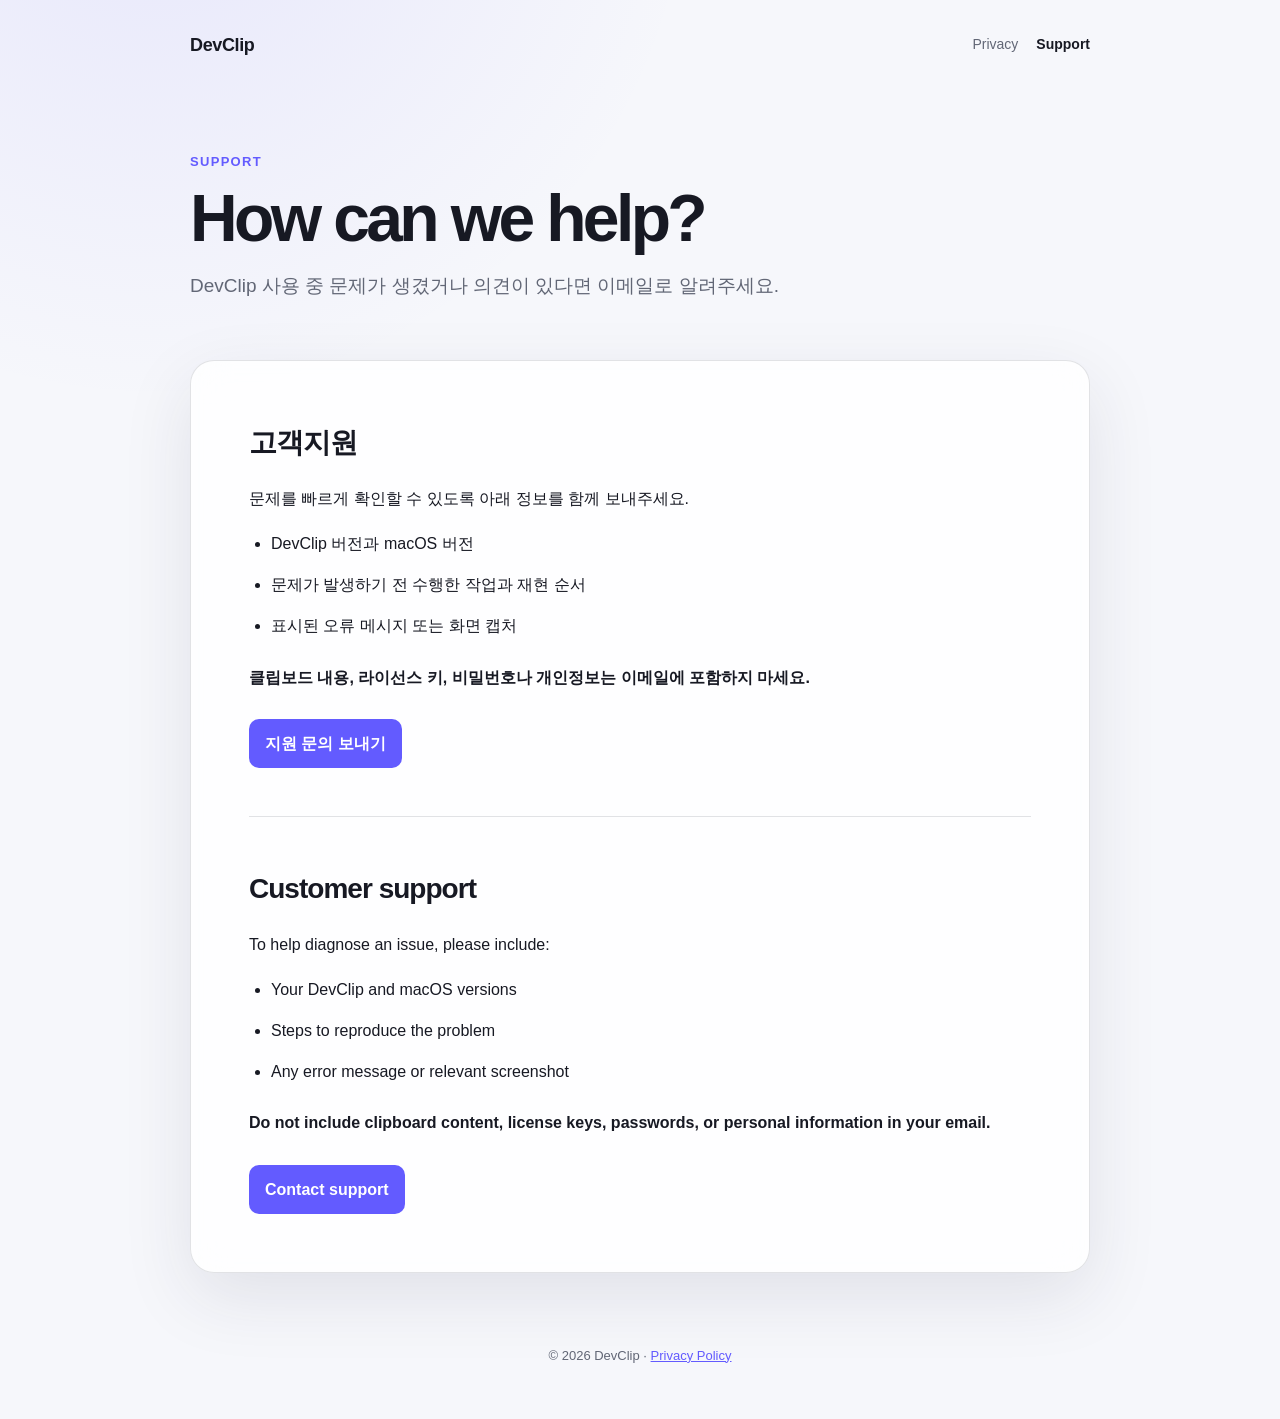
==== support.html @ b5a1bee8 "Publish DevClip privacy and support pages" ====
<!doctype html>
<html lang="ko">
<head>
  <meta charset="utf-8">
  <meta name="viewport" content="width=device-width, initial-scale=1">
  <meta name="description" content="DevClip 고객지원 및 문의">
  <title>Support · DevClip</title>
  <link rel="stylesheet" href="styles.css">
</head>
<body>
  <div class="shell">
    <header>
      <a class="brand" href="./">DevClip</a>
      <nav aria-label="Main navigation">
        <a href="./">Privacy</a>
        <a href="support.html" aria-current="page">Support</a>
      </nav>
    </header>

    <main>
      <section class="hero">
        <div class="eyebrow">Support</div>
        <h1>How can we help?</h1>
        <p class="lede">DevClip 사용 중 문제가 생겼거나 의견이 있다면 이메일로 알려주세요.</p>
      </section>

      <article class="card">
        <section class="language" lang="ko">
          <h2>고객지원</h2>
          <p>문제를 빠르게 확인할 수 있도록 아래 정보를 함께 보내주세요.</p>
          <ul>
            <li>DevClip 버전과 macOS 버전</li>
            <li>문제가 발생하기 전 수행한 작업과 재현 순서</li>
            <li>표시된 오류 메시지 또는 화면 캡처</li>
          </ul>
          <p><strong>클립보드 내용, 라이선스 키, 비밀번호나 개인정보는 이메일에 포함하지 마세요.</strong></p>
          <a class="contact" href="mailto:jaren82@gmail.com?subject=DevClip%20지원%20문의">지원 문의 보내기</a>
        </section>

        <section class="language" lang="en">
          <h2>Customer support</h2>
          <p>To help diagnose an issue, please include:</p>
          <ul>
            <li>Your DevClip and macOS versions</li>
            <li>Steps to reproduce the problem</li>
            <li>Any error message or relevant screenshot</li>
          </ul>
          <p><strong>Do not include clipboard content, license keys, passwords, or personal information in your email.</strong></p>
          <a class="contact" href="mailto:jaren82@gmail.com?subject=DevClip%20Support">Contact support</a>
        </section>
      </article>
    </main>

    <footer>© 2026 DevClip · <a href="./">Privacy Policy</a></footer>
  </div>
</body>
</html>
---- styles.css ----
:root {
  color-scheme: light dark;
  --bg: #f6f7fb;
  --surface: rgba(255, 255, 255, 0.82);
  --text: #171923;
  --muted: #626776;
  --line: rgba(22, 28, 45, 0.12);
  --accent: #635bff;
  --accent-soft: rgba(99, 91, 255, 0.1);
  --shadow: 0 24px 70px rgba(40, 43, 70, 0.1);
}

@media (prefers-color-scheme: dark) {
  :root {
    --bg: #101116;
    --surface: rgba(28, 30, 38, 0.88);
    --text: #f3f4f8;
    --muted: #a8adba;
    --line: rgba(255, 255, 255, 0.11);
    --accent: #9b95ff;
    --accent-soft: rgba(155, 149, 255, 0.13);
    --shadow: 0 24px 70px rgba(0, 0, 0, 0.25);
  }
}

* { box-sizing: border-box; }

html { scroll-behavior: smooth; }

body {
  margin: 0;
  background:
    radial-gradient(circle at 12% -10%, var(--accent-soft), transparent 34rem),
    var(--bg);
  color: var(--text);
  font: 16px/1.7 -apple-system, BlinkMacSystemFont, "SF Pro Text", "Noto Sans KR", sans-serif;
}

a { color: var(--accent); }
a:hover { text-decoration-thickness: 2px; }

.shell {
  width: min(900px, calc(100% - 32px));
  margin: 0 auto;
}

header {
  display: flex;
  align-items: center;
  justify-content: space-between;
  gap: 24px;
  padding: 30px 0;
}

.brand {
  color: var(--text);
  font-size: 18px;
  font-weight: 750;
  letter-spacing: -0.02em;
  text-decoration: none;
}

nav { display: flex; gap: 18px; }
nav a { color: var(--muted); font-size: 14px; text-decoration: none; }
nav a[aria-current="page"] { color: var(--text); font-weight: 650; }

.hero { padding: 60px 0 34px; }
.eyebrow {
  color: var(--accent);
  font-size: 13px;
  font-weight: 750;
  letter-spacing: 0.1em;
  text-transform: uppercase;
}

h1 {
  max-width: 720px;
  margin: 10px 0 16px;
  font-size: clamp(38px, 7vw, 66px);
  line-height: 1.08;
  letter-spacing: -0.055em;
}

.lede { max-width: 700px; margin: 0; color: var(--muted); font-size: 19px; }
.updated { margin-top: 20px; color: var(--muted); font-size: 14px; }

.card {
  margin: 24px 0 72px;
  padding: clamp(24px, 6vw, 58px);
  border: 1px solid var(--line);
  border-radius: 24px;
  background: var(--surface);
  box-shadow: var(--shadow);
  backdrop-filter: blur(18px);
}

.language + .language {
  margin-top: 48px;
  padding-top: 48px;
  border-top: 1px solid var(--line);
}

h2 { margin: 0 0 18px; font-size: 28px; letter-spacing: -0.035em; }
h3 { margin: 28px 0 8px; font-size: 18px; letter-spacing: -0.02em; }
p { margin: 8px 0 18px; }
ul { margin: 14px 0 24px; padding-left: 22px; }
li + li { margin-top: 14px; }
strong { font-weight: 720; }
code {
  padding: 2px 6px;
  border: 1px solid var(--line);
  border-radius: 6px;
  background: var(--accent-soft);
  font: 0.88em ui-monospace, SFMono-Regular, Menlo, monospace;
  overflow-wrap: anywhere;
}

.notice {
  margin: 0 0 30px;
  padding: 18px 20px;
  border-left: 3px solid var(--accent);
  border-radius: 10px;
  background: var(--accent-soft);
}

.contact {
  display: inline-flex;
  margin-top: 10px;
  padding: 11px 16px;
  border-radius: 10px;
  background: var(--accent);
  color: #fff;
  font-weight: 700;
  text-decoration: none;
}

footer {
  padding: 0 0 52px;
  color: var(--muted);
  font-size: 13px;
  text-align: center;
}

@media (max-width: 560px) {
  header { align-items: flex-start; flex-direction: column; }
  .hero { padding-top: 30px; }
  .card { border-radius: 18px; }
}
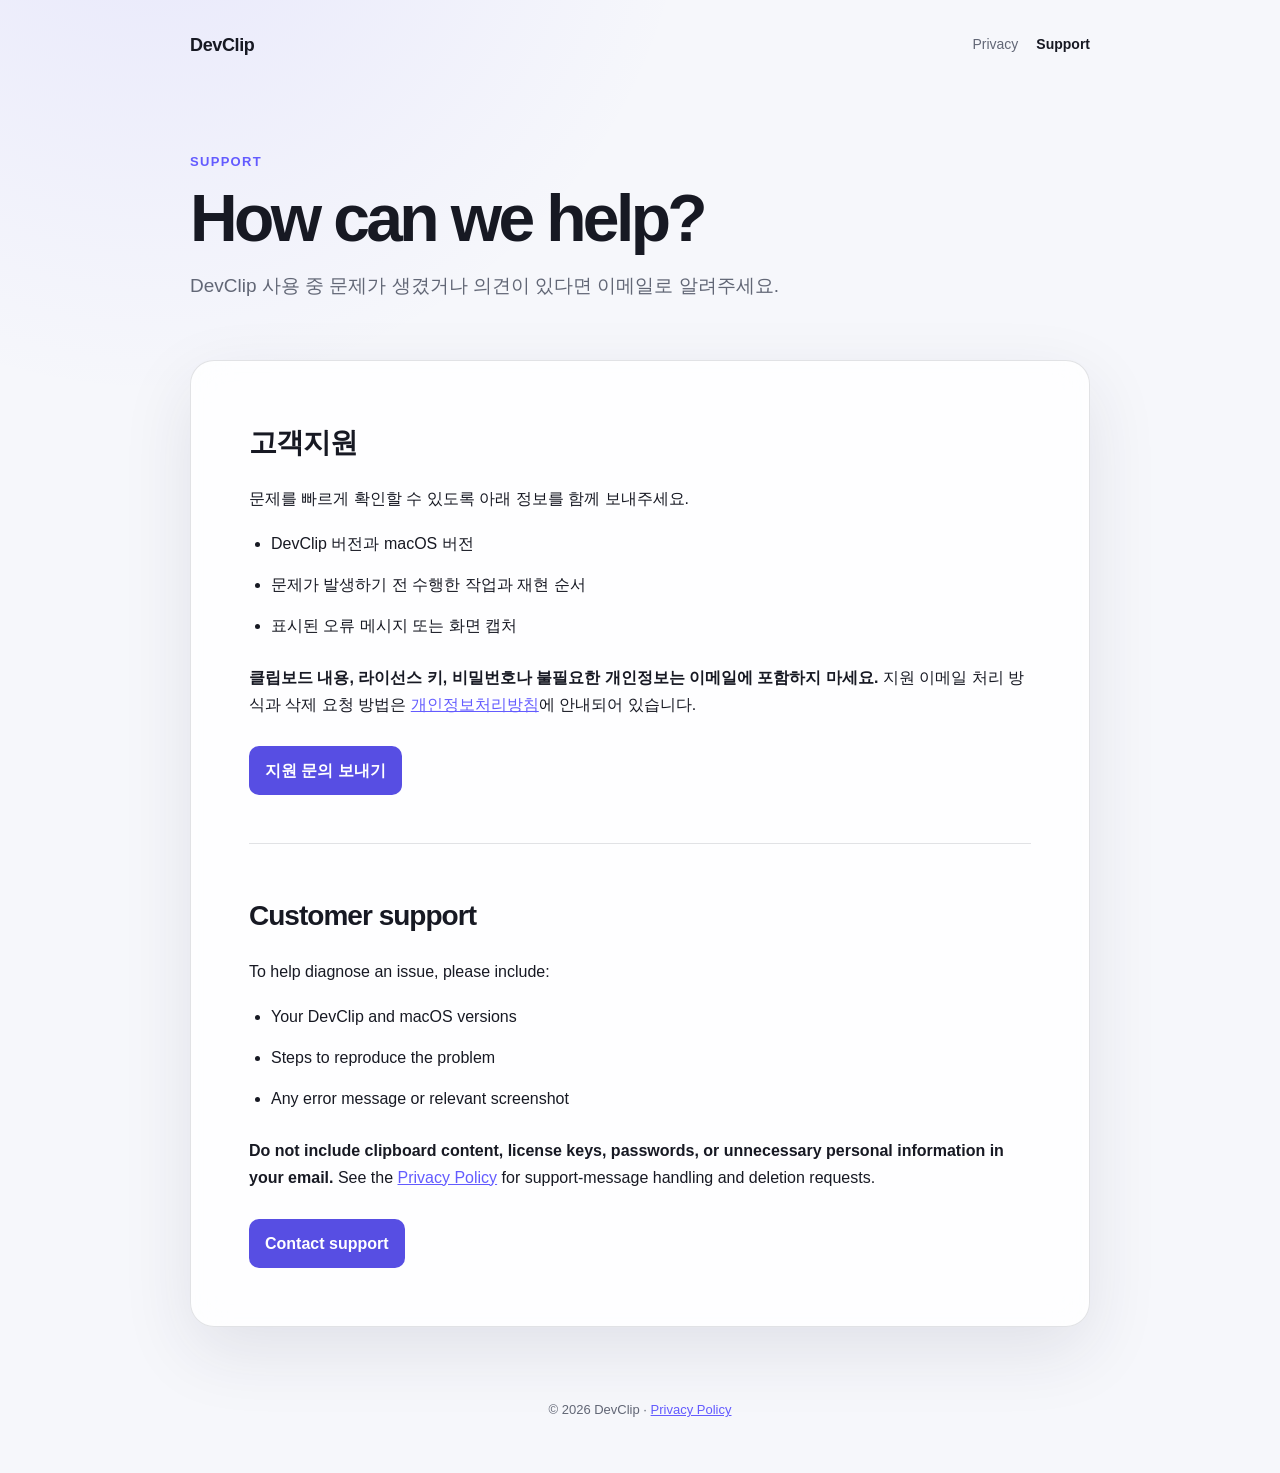
==== commit 354f1350: "Clarify DevClip data handling" ====
--- a/support.html
+++ b/support.html
@@ -1,5 +1,5 @@
 <!doctype html>
-<html lang="ko">
+<html lang="en">
 <head>
   <meta charset="utf-8">
   <meta name="viewport" content="width=device-width, initial-scale=1">
@@ -8,6 +8,7 @@
   <link rel="stylesheet" href="styles.css">
 </head>
 <body>
+  <a class="skip-link" href="#content">Skip to content</a>
   <div class="shell">
     <header>
       <a class="brand" href="./">DevClip</a>
@@ -17,11 +18,11 @@
       </nav>
     </header>
 
-    <main>
+    <main id="content">
       <section class="hero">
         <div class="eyebrow">Support</div>
         <h1>How can we help?</h1>
-        <p class="lede">DevClip 사용 중 문제가 생겼거나 의견이 있다면 이메일로 알려주세요.</p>
+        <p class="lede" lang="ko">DevClip 사용 중 문제가 생겼거나 의견이 있다면 이메일로 알려주세요.</p>
       </section>
 
       <article class="card">
@@ -33,7 +34,7 @@
             <li>문제가 발생하기 전 수행한 작업과 재현 순서</li>
             <li>표시된 오류 메시지 또는 화면 캡처</li>
           </ul>
-          <p><strong>클립보드 내용, 라이선스 키, 비밀번호나 개인정보는 이메일에 포함하지 마세요.</strong></p>
+          <p><strong>클립보드 내용, 라이선스 키, 비밀번호나 불필요한 개인정보는 이메일에 포함하지 마세요.</strong> 지원 이메일 처리 방식과 삭제 요청 방법은 <a href="./">개인정보처리방침</a>에 안내되어 있습니다.</p>
           <a class="contact" href="mailto:jaren82@gmail.com?subject=DevClip%20지원%20문의">지원 문의 보내기</a>
         </section>
 
@@ -45,7 +46,7 @@
             <li>Steps to reproduce the problem</li>
             <li>Any error message or relevant screenshot</li>
           </ul>
-          <p><strong>Do not include clipboard content, license keys, passwords, or personal information in your email.</strong></p>
+          <p><strong>Do not include clipboard content, license keys, passwords, or unnecessary personal information in your email.</strong> See the <a href="./">Privacy Policy</a> for support-message handling and deletion requests.</p>
           <a class="contact" href="mailto:jaren82@gmail.com?subject=DevClip%20Support">Contact support</a>
         </section>
       </article>
--- a/styles.css
+++ b/styles.css
@@ -7,6 +7,8 @@
   --line: rgba(22, 28, 45, 0.12);
   --accent: #635bff;
   --accent-soft: rgba(99, 91, 255, 0.1);
+  --button-bg: #574ee3;
+  --button-text: #fff;
   --shadow: 0 24px 70px rgba(40, 43, 70, 0.1);
 }
 
@@ -19,6 +21,8 @@
     --line: rgba(255, 255, 255, 0.11);
     --accent: #9b95ff;
     --accent-soft: rgba(155, 149, 255, 0.13);
+    --button-bg: #aaa5ff;
+    --button-text: #111218;
     --shadow: 0 24px 70px rgba(0, 0, 0, 0.25);
   }
 }
@@ -38,6 +42,20 @@
 
 a { color: var(--accent); }
 a:hover { text-decoration-thickness: 2px; }
+
+.skip-link {
+  position: fixed;
+  top: 10px;
+  left: 10px;
+  z-index: 10;
+  padding: 9px 13px;
+  border-radius: 8px;
+  background: var(--text);
+  color: var(--bg);
+  transform: translateY(-160%);
+}
+
+.skip-link:focus { transform: translateY(0); }
 
 .shell {
   width: min(900px, calc(100% - 32px));
@@ -128,8 +146,8 @@
   margin-top: 10px;
   padding: 11px 16px;
   border-radius: 10px;
-  background: var(--accent);
-  color: #fff;
+  background: var(--button-bg);
+  color: var(--button-text);
   font-weight: 700;
   text-decoration: none;
 }
